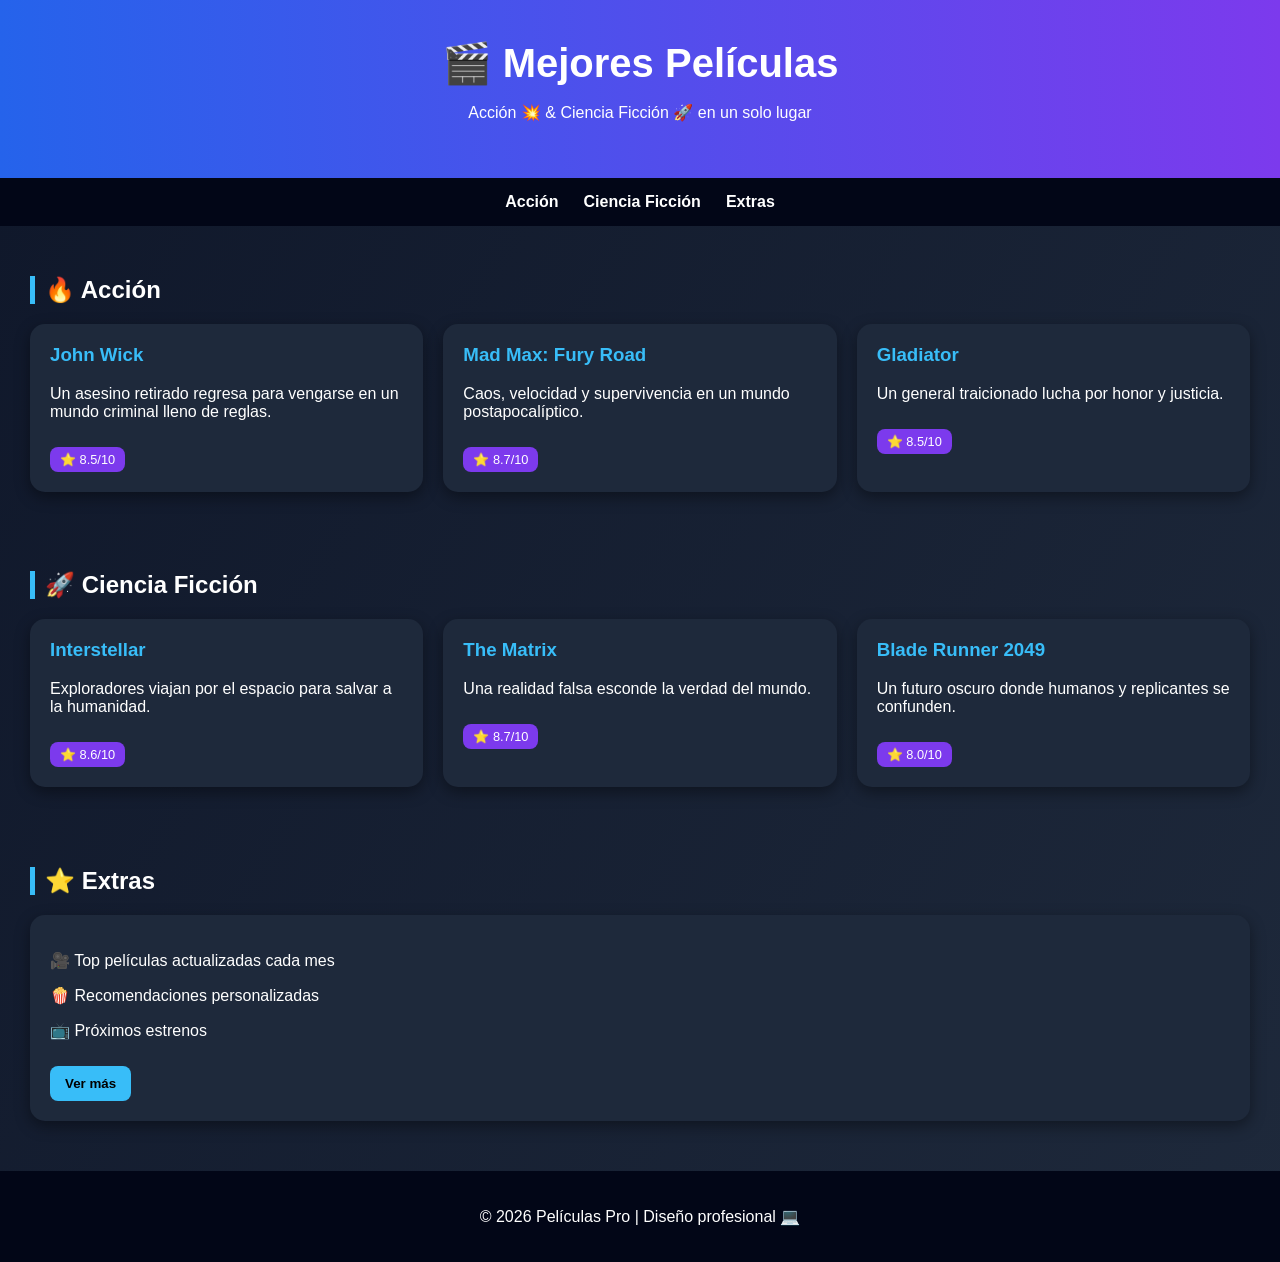
==== index.html @ 090e69a0 "Agregue el index.html" ====
<!DOCTYPE html>
<html lang="es">
<head>
<meta charset="UTF-8">
<meta name="viewport" content="width=device-width, initial-scale=1.0">
<title>Películas Acción & Ciencia Ficción</title>

<style>
body {
    margin: 0;
    font-family: 'Segoe UI', sans-serif;
    background: linear-gradient(120deg, #0f172a, #1e293b);
    color: white;
}

header {
    text-align: center;
    padding: 40px 20px;
    background: linear-gradient(90deg, #2563eb, #7c3aed);
    box-shadow: 0 4px 10px rgba(0,0,0,0.5);
}

header h1 {
    margin: 0;
    font-size: 2.5em;
}

nav {
    display: flex;
    justify-content: center;
    gap: 25px;
    background: #020617;
    padding: 15px;
}

nav a {
    color: white;
    text-decoration: none;
    font-weight: bold;
    transition: 0.3s;
}

nav a:hover {
    color: #38bdf8;
}

section {
    padding: 30px;
}

h2 {
    border-left: 5px solid #38bdf8;
    padding-left: 10px;
}

.grid {
    display: grid;
    grid-template-columns: repeat(auto-fit, minmax(250px, 1fr));
    gap: 20px;
}

.card {
    background: #1e293b;
    border-radius: 15px;
    padding: 20px;
    transition: 0.3s;
    box-shadow: 0 5px 15px rgba(0,0,0,0.4);
}

.card:hover {
    transform: translateY(-8px) scale(1.02);
    box-shadow: 0 10px 25px rgba(0,0,0,0.7);
}

.card h3 {
    margin-top: 0;
    color: #38bdf8;
}

.badge {
    display: inline-block;
    margin-top: 10px;
    padding: 5px 10px;
    background: #7c3aed;
    border-radius: 8px;
    font-size: 0.8em;
}

footer {
    text-align: center;
    padding: 20px;
    background: #020617;
    margin-top: 20px;
}

button {
    background: #38bdf8;
    border: none;
    padding: 10px 15px;
    border-radius: 8px;
    cursor: pointer;
    font-weight: bold;
    margin-top: 10px;
}

button:hover {
    background: #0ea5e9;
}

</style>
</head>
<body>

<header>
    <h1>🎬 Mejores Películas</h1>
    <p>Acción 💥 & Ciencia Ficción 🚀 en un solo lugar</p>
</header>

<nav>
    <a href="#accion">Acción</a>
    <a href="#ciencia">Ciencia Ficción</a>
    <a href="#extras">Extras</a>
</nav>

<section id="accion">
    <h2>🔥 Acción</h2>
    <div class="grid">

        <div class="card">
            <h3>John Wick</h3>
            <p>Un asesino retirado regresa para vengarse en un mundo criminal lleno de reglas.</p>
            <span class="badge">⭐ 8.5/10</span>
        </div>

        <div class="card">
            <h3>Mad Max: Fury Road</h3>
            <p>Caos, velocidad y supervivencia en un mundo postapocalíptico.</p>
            <span class="badge">⭐ 8.7/10</span>
        </div>

        <div class="card">
            <h3>Gladiator</h3>
            <p>Un general traicionado lucha por honor y justicia.</p>
            <span class="badge">⭐ 8.5/10</span>
        </div>

    </div>
</section>

<section id="ciencia">
    <h2>🚀 Ciencia Ficción</h2>
    <div class="grid">

        <div class="card">
            <h3>Interstellar</h3>
            <p>Exploradores viajan por el espacio para salvar a la humanidad.</p>
            <span class="badge">⭐ 8.6/10</span>
        </div>

        <div class="card">
            <h3>The Matrix</h3>
            <p>Una realidad falsa esconde la verdad del mundo.</p>
            <span class="badge">⭐ 8.7/10</span>
        </div>

        <div class="card">
            <h3>Blade Runner 2049</h3>
            <p>Un futuro oscuro donde humanos y replicantes se confunden.</p>
            <span class="badge">⭐ 8.0/10</span>
        </div>

    </div>
</section>

<section id="extras">
    <h2>⭐ Extras</h2>

    <div class="card">
        <p>🎥 Top películas actualizadas cada mes</p>
        <p>🍿 Recomendaciones personalizadas</p>
        <p>📺 Próximos estrenos</p>
        <button onclick="alert('Próximamente más contenido 😎')">Ver más</button>
    </div>

</section>

<footer>
    <p>© 2026 Películas Pro | Diseño profesional 💻</p>
</footer>

</body>
</html>
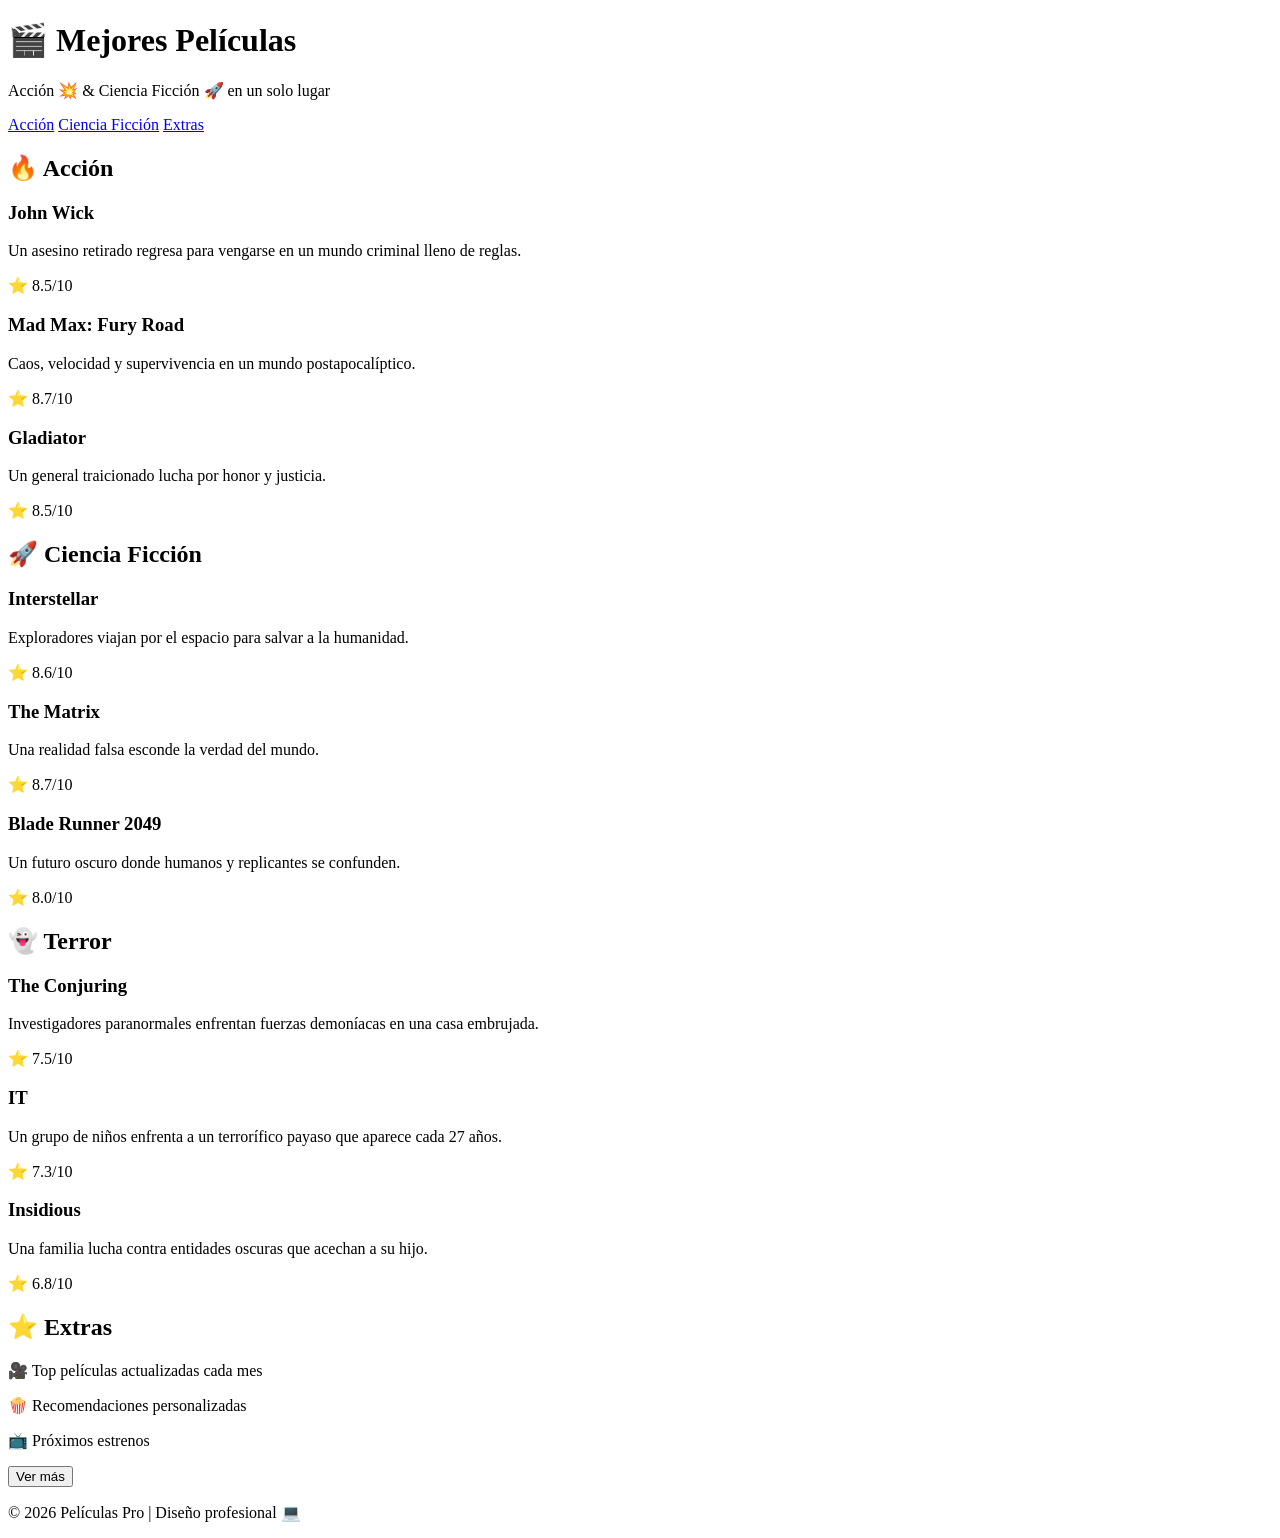
==== commit d8970511: "Agregue el index.html" ====
--- a/index.html
+++ b/index.html
@@ -3,112 +3,10 @@
 <head>
 <meta charset="UTF-8">
 <meta name="viewport" content="width=device-width, initial-scale=1.0">
+<link rel="stylesheet" href="style.css">
 <title>Películas Acción & Ciencia Ficción</title>
+</head>
 
-<style>
-body {
-    margin: 0;
-    font-family: 'Segoe UI', sans-serif;
-    background: linear-gradient(120deg, #0f172a, #1e293b);
-    color: white;
-}
-
-header {
-    text-align: center;
-    padding: 40px 20px;
-    background: linear-gradient(90deg, #2563eb, #7c3aed);
-    box-shadow: 0 4px 10px rgba(0,0,0,0.5);
-}
-
-header h1 {
-    margin: 0;
-    font-size: 2.5em;
-}
-
-nav {
-    display: flex;
-    justify-content: center;
-    gap: 25px;
-    background: #020617;
-    padding: 15px;
-}
-
-nav a {
-    color: white;
-    text-decoration: none;
-    font-weight: bold;
-    transition: 0.3s;
-}
-
-nav a:hover {
-    color: #38bdf8;
-}
-
-section {
-    padding: 30px;
-}
-
-h2 {
-    border-left: 5px solid #38bdf8;
-    padding-left: 10px;
-}
-
-.grid {
-    display: grid;
-    grid-template-columns: repeat(auto-fit, minmax(250px, 1fr));
-    gap: 20px;
-}
-
-.card {
-    background: #1e293b;
-    border-radius: 15px;
-    padding: 20px;
-    transition: 0.3s;
-    box-shadow: 0 5px 15px rgba(0,0,0,0.4);
-}
-
-.card:hover {
-    transform: translateY(-8px) scale(1.02);
-    box-shadow: 0 10px 25px rgba(0,0,0,0.7);
-}
-
-.card h3 {
-    margin-top: 0;
-    color: #38bdf8;
-}
-
-.badge {
-    display: inline-block;
-    margin-top: 10px;
-    padding: 5px 10px;
-    background: #7c3aed;
-    border-radius: 8px;
-    font-size: 0.8em;
-}
-
-footer {
-    text-align: center;
-    padding: 20px;
-    background: #020617;
-    margin-top: 20px;
-}
-
-button {
-    background: #38bdf8;
-    border: none;
-    padding: 10px 15px;
-    border-radius: 8px;
-    cursor: pointer;
-    font-weight: bold;
-    margin-top: 10px;
-}
-
-button:hover {
-    background: #0ea5e9;
-}
-
-</style>
-</head>
 <body>
 
 <header>
@@ -171,6 +69,30 @@
 
     </div>
 </section>
+<section id="terror">
+    <h2>👻 Terror</h2>
+    <div class="grid">
+
+        <div class="card">
+            <h3>The Conjuring</h3>
+            <p>Investigadores paranormales enfrentan fuerzas demoníacas en una casa embrujada.</p>
+            <span class="badge">⭐ 7.5/10</span>
+        </div>
+
+        <div class="card">
+            <h3>IT</h3>
+            <p>Un grupo de niños enfrenta a un terrorífico payaso que aparece cada 27 años.</p>
+            <span class="badge">⭐ 7.3/10</span>
+        </div>
+
+        <div class="card">
+            <h3>Insidious</h3>
+            <p>Una familia lucha contra entidades oscuras que acechan a su hijo.</p>
+            <span class="badge">⭐ 6.8/10</span>
+        </div>
+
+    </div>
+</section>
 
 <section id="extras">
     <h2>⭐ Extras</h2>
